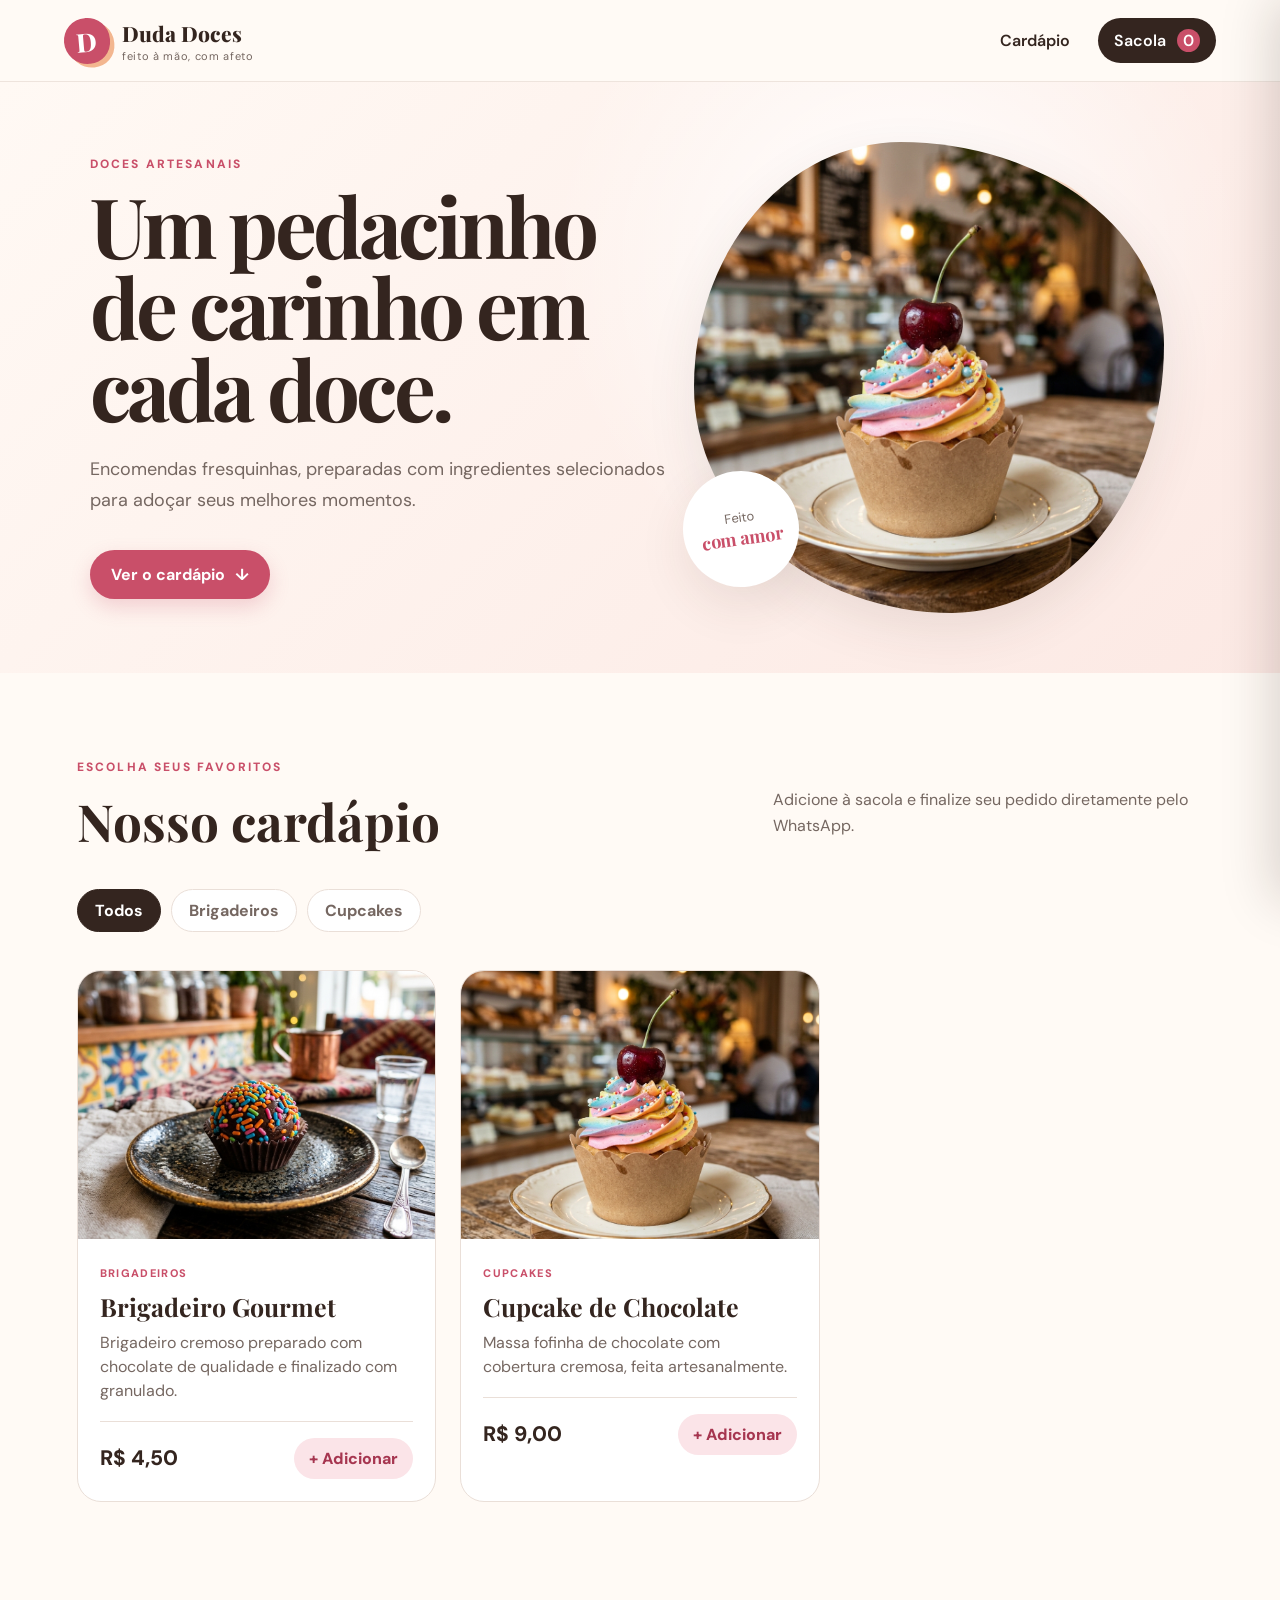
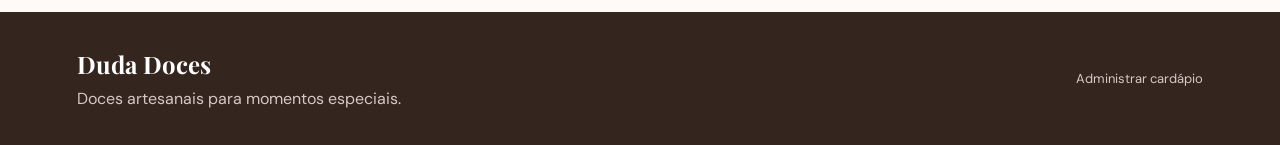
==== index.html @ d49d66fe "Converte cardapio para GitHub Pages" ====
<!doctype html>
<html lang="pt-BR">
<head>
  <meta charset="UTF-8">
  <meta name="viewport" content="width=device-width, initial-scale=1.0">
  <meta name="theme-color" content="#fff7f4">
  <meta name="description" content="Doces artesanais feitos com carinho. Monte seu pedido e envie pelo WhatsApp.">
  <title>Duda Doces — Cardápio</title>
  <link rel="preconnect" href="https://fonts.googleapis.com">
  <link rel="preconnect" href="https://fonts.gstatic.com" crossorigin>
  <link href="https://fonts.googleapis.com/css2?family=DM+Sans:wght@400;500;600;700&family=Playfair+Display:wght@700;800&display=swap" rel="stylesheet">
  <link rel="stylesheet" href="styles.css">
</head>
<body>
  <header class="site-header">
    <a class="brand" href="./" aria-label="Duda Doces — início">
      <span class="brand-mark">D</span>
      <span><strong id="brand-name">Duda Doces</strong><small>feito à mão, com afeto</small></span>
    </a>
    <nav>
      <a href="#cardapio">Cardápio</a>
      <button class="cart-shortcut" id="cart-shortcut" type="button" aria-label="Abrir carrinho">
        Sacola <span id="header-cart-count">0</span>
      </button>
    </nav>
  </header>

  <main>
    <section class="hero">
      <div class="hero-copy">
        <p class="eyebrow">DOCES ARTESANAIS</p>
        <h1>Um pedacinho de carinho em cada doce.</h1>
        <p id="hero-description">Encomendas fresquinhas, preparadas com ingredientes selecionados para adoçar seus melhores momentos.</p>
        <a class="primary-button" href="#cardapio">Ver o cardápio <span>↓</span></a>
      </div>
      <div class="hero-art" aria-hidden="true">
        <span class="hero-blob"></span>
        <img src="assets/images/cupcake.png" alt="">
        <span class="hero-note">Feito<br><strong>com amor</strong></span>
      </div>
    </section>

    <section class="menu-section" id="cardapio">
      <div class="section-heading">
        <div>
          <p class="eyebrow">ESCOLHA SEUS FAVORITOS</p>
          <h2>Nosso cardápio</h2>
        </div>
        <p>Adicione à sacola e finalize seu pedido diretamente pelo WhatsApp.</p>
      </div>
      <div class="category-tabs" id="category-tabs" aria-label="Categorias"></div>
      <div class="product-grid" id="product-grid" aria-live="polite"></div>
      <div class="empty-state hidden" id="empty-state">
        <span>🍰</span>
        <h3>Nenhum doce nesta categoria</h3>
        <p>Veja as outras opções do nosso cardápio.</p>
      </div>
    </section>
  </main>

  <footer>
    <div>
      <strong id="footer-name">Duda Doces</strong>
      <p id="footer-message">Doces artesanais para momentos especiais.</p>
    </div>
    <a href="admin.html" title="Área administrativa">Administrar cardápio</a>
  </footer>

  <div class="toast" id="toast" role="status"></div>
  <div class="overlay" id="cart-overlay" hidden></div>
  <aside class="cart-drawer" id="cart-drawer" aria-label="Sua sacola" aria-hidden="true">
    <div class="cart-header">
      <div><p class="eyebrow">SEU PEDIDO</p><h2>Minha sacola</h2></div>
      <button class="icon-button" id="close-cart" type="button" aria-label="Fechar sacola">×</button>
    </div>
    <div class="cart-items" id="cart-items"></div>
    <div class="cart-empty" id="cart-empty"><span>🛍️</span><p>Sua sacola está vazia.</p></div>
    <div class="checkout" id="checkout-area">
      <div class="cart-total"><span>Total</span><strong id="cart-total">R$ 0,00</strong></div>
      <form id="checkout-form">
        <label>Seu nome <input name="customerName" required autocomplete="name" placeholder="Como podemos chamar você?"></label>
        <label>Celular <input name="customerPhone" required inputmode="tel" autocomplete="tel" placeholder="(17) 99999-9999"></label>
        <label>Entrega
          <select name="deliveryType" id="delivery-type">
            <option value="Retirada">Vou retirar</option>
            <option value="Entrega">Quero receber</option>
          </select>
        </label>
        <label class="hidden" id="address-field">Endereço <input name="address" autocomplete="street-address" placeholder="Rua, número e bairro"></label>
        <label>Forma de pagamento
          <select name="payment">
            <option>Pix</option><option>Dinheiro</option><option>Cartão</option>
          </select>
        </label>
        <label>Observações <textarea name="notes" rows="2" placeholder="Ex.: sem granulado, horário desejado..."></textarea></label>
        <button class="whatsapp-button" type="submit">Enviar pedido pelo WhatsApp</button>
        <p class="checkout-hint">Você poderá conferir a mensagem antes de enviá-la.</p>
      </form>
    </div>
  </aside>

  <script type="module" src="app.js"></script>
</body>
</html>
---- styles.css ----
:root {
  --cream: #fffaf5;
  --paper: #ffffff;
  --ink: #34251f;
  --muted: #756761;
  --rose: #c94f69;
  --rose-dark: #a63650;
  --rose-soft: #fbe4e8;
  --peach: #f3b68f;
  --line: #eadfd8;
  --green: #218b64;
  --shadow: 0 18px 50px rgba(83, 50, 38, .1);
}

* { box-sizing: border-box; }
html { scroll-behavior: smooth; }
body { margin: 0; background: var(--cream); color: var(--ink); font-family: "DM Sans", sans-serif; }
button, input, textarea, select { font: inherit; }
button, a { -webkit-tap-highlight-color: transparent; }
a { color: inherit; text-decoration: none; }
.hidden { display: none !important; }

.site-header {
  min-height: 82px; padding: 14px clamp(22px, 5vw, 76px); display: flex; align-items: center;
  justify-content: space-between; background: rgba(255, 250, 245, .92); backdrop-filter: blur(14px);
  border-bottom: 1px solid rgba(234, 223, 216, .8); position: sticky; top: 0; z-index: 20;
}
.brand { display: inline-flex; align-items: center; gap: 12px; }
.brand.centered { justify-content: center; }
.brand-mark { width: 46px; height: 46px; border-radius: 50% 50% 48% 52%; background: var(--rose); color: white; display: grid; place-items: center; font: 800 26px "Playfair Display"; transform: rotate(-5deg); box-shadow: 4px 4px 0 var(--peach); }
.brand strong, .brand small { display: block; }
.brand strong { font: 800 21px "Playfair Display"; }
.brand small { color: var(--muted); font-size: 11px; letter-spacing: .06em; margin-top: 2px; }
nav { display: flex; align-items: center; gap: 28px; font-weight: 600; }
.cart-shortcut { border: 0; background: var(--ink); color: white; border-radius: 999px; padding: 11px 16px; cursor: pointer; }
.cart-shortcut span { background: var(--rose); border-radius: 50%; display: inline-grid; place-items: center; width: 23px; height: 23px; margin-left: 7px; }

.hero { min-height: 590px; padding: 60px clamp(24px, 7vw, 110px); display: grid; grid-template-columns: 1.05fr .95fr; align-items: center; overflow: hidden; background: radial-gradient(circle at 70% 30%, #fff 0, transparent 35%), linear-gradient(135deg, #fff9f4, #fce9e4); }
.hero-copy { max-width: 660px; position: relative; z-index: 2; }
.eyebrow { color: var(--rose); font-size: 12px; font-weight: 800; letter-spacing: .18em; margin: 0 0 12px; }
h1, h2, h3 { font-family: "Playfair Display", serif; margin-top: 0; }
.hero h1 { font-size: clamp(48px, 6.5vw, 86px); line-height: .98; letter-spacing: -.045em; margin-bottom: 26px; }
.hero-copy > p:not(.eyebrow) { color: var(--muted); font-size: 18px; line-height: 1.7; max-width: 590px; }
.primary-button, .secondary-button { border: 0; display: inline-flex; justify-content: center; align-items: center; gap: 10px; border-radius: 999px; padding: 14px 21px; font-weight: 700; cursor: pointer; }
.primary-button { background: var(--rose); color: white; box-shadow: 0 8px 20px rgba(201, 79, 105, .22); }
.primary-button:hover { background: var(--rose-dark); transform: translateY(-1px); }
.primary-button.full { width: 100%; }
.secondary-button { background: var(--rose-soft); color: var(--rose-dark); }
.hero .primary-button { margin-top: 16px; }
.hero-art { min-height: 470px; position: relative; display: grid; place-items: center; }
.hero-art img { width: min(500px, 90%); max-height: 500px; object-fit: cover; border-radius: 44% 56% 45% 55% / 52% 43% 57% 48%; position: relative; z-index: 2; filter: saturate(.93); box-shadow: var(--shadow); }
.hero-blob { position: absolute; width: 85%; aspect-ratio: 1; background: var(--peach); opacity: .45; border-radius: 64% 36% 60% 40% / 45% 58% 42% 55%; transform: rotate(12deg); }
.hero-note { position: absolute; z-index: 3; bottom: 26px; left: 3%; width: 116px; height: 116px; border-radius: 50%; background: white; display: grid; place-content: center; text-align: center; transform: rotate(-8deg); box-shadow: var(--shadow); color: var(--muted); font-size: 13px; }
.hero-note strong { color: var(--rose); font-family: "Playfair Display"; font-size: 18px; }

.menu-section { padding: 86px clamp(22px, 6vw, 90px) 110px; max-width: 1500px; margin: auto; }
.section-heading { display: flex; justify-content: space-between; gap: 40px; align-items: end; margin-bottom: 34px; }
.section-heading h2 { font-size: clamp(38px, 4vw, 56px); margin-bottom: 0; }
.section-heading > p { max-width: 430px; color: var(--muted); line-height: 1.6; }
.category-tabs { display: flex; gap: 10px; overflow-x: auto; padding-bottom: 16px; margin-bottom: 22px; }
.category-tabs button { white-space: nowrap; border: 1px solid var(--line); background: white; color: var(--muted); border-radius: 999px; padding: 10px 17px; cursor: pointer; font-weight: 700; }
.category-tabs button.active { background: var(--ink); color: white; border-color: var(--ink); }
.product-grid { display: grid; grid-template-columns: repeat(3, minmax(0, 1fr)); gap: 24px; }
.product-card { background: var(--paper); border: 1px solid var(--line); border-radius: 24px; overflow: hidden; transition: transform .25s, box-shadow .25s; }
.product-card:hover { transform: translateY(-5px); box-shadow: var(--shadow); }
.product-image { aspect-ratio: 4/3; width: 100%; object-fit: cover; background: var(--rose-soft); display: block; }
.product-content { padding: 22px; }
.product-category { color: var(--rose); font-size: 11px; letter-spacing: .12em; font-weight: 800; text-transform: uppercase; }
.product-content h3 { font-size: 25px; margin: 8px 0; }
.product-content p { color: var(--muted); min-height: 46px; line-height: 1.5; margin: 0 0 18px; }
.product-bottom { border-top: 1px solid var(--line); padding-top: 16px; display: flex; justify-content: space-between; align-items: center; gap: 10px; }
.product-price { font-size: 21px; font-weight: 800; }
.add-button { border: 0; background: var(--rose-soft); color: var(--rose-dark); border-radius: 999px; padding: 10px 15px; font-weight: 800; cursor: pointer; }
.add-button:hover { background: var(--rose); color: white; }
.empty-state { text-align: center; padding: 80px 20px; color: var(--muted); }
.empty-state span { font-size: 60px; }
.empty-state h3 { color: var(--ink); margin: 15px 0 6px; }

footer { padding: 36px clamp(22px, 6vw, 90px); background: var(--ink); color: white; display: flex; align-items: center; justify-content: space-between; gap: 30px; }
footer strong { font: 700 24px "Playfair Display"; }
footer p { color: #d5c9c4; margin: 8px 0 0; }
footer > a { color: #d5c9c4; font-size: 13px; }

.overlay { position: fixed; inset: 0; background: rgba(36, 25, 21, .45); z-index: 39; backdrop-filter: blur(2px); }
.cart-drawer { position: fixed; z-index: 40; top: 0; right: 0; bottom: 0; width: min(470px, 100%); background: var(--cream); padding: 26px; transform: translateX(102%); transition: transform .28s ease; overflow-y: auto; box-shadow: -15px 0 50px rgba(40, 20, 15, .18); }
.cart-drawer.open { transform: translateX(0); }
.cart-header { display: flex; justify-content: space-between; align-items: start; border-bottom: 1px solid var(--line); padding-bottom: 18px; }
.cart-header h2 { font-size: 32px; margin: 0; }
.icon-button { background: white; border: 1px solid var(--line); width: 42px; height: 42px; border-radius: 50%; font-size: 26px; cursor: pointer; }
.cart-items { display: grid; gap: 12px; margin: 20px 0; }
.cart-item { background: white; border: 1px solid var(--line); border-radius: 16px; padding: 13px; display: grid; grid-template-columns: 58px 1fr auto; align-items: center; gap: 12px; }
.cart-item img { width: 58px; height: 58px; border-radius: 12px; object-fit: cover; }
.cart-item strong, .cart-item small { display: block; }
.cart-item small { color: var(--muted); margin-top: 4px; }
.quantity { display: flex; align-items: center; gap: 8px; }
.quantity button { border: 1px solid var(--line); background: var(--cream); border-radius: 50%; width: 27px; height: 27px; cursor: pointer; }
.cart-empty { color: var(--muted); text-align: center; padding: 60px 10px; }
.cart-empty span { font-size: 55px; }
.checkout { border-top: 1px solid var(--line); padding-top: 20px; }
.cart-total { display: flex; justify-content: space-between; font-size: 21px; margin-bottom: 20px; }
.checkout form, .login-card { display: grid; gap: 14px; }
label { display: grid; gap: 7px; color: var(--ink); font-size: 13px; font-weight: 700; }
input, textarea, select { width: 100%; border: 1px solid var(--line); border-radius: 12px; padding: 12px 13px; background: white; color: var(--ink); outline: 0; }
input:focus, textarea:focus, select:focus { border-color: var(--rose); box-shadow: 0 0 0 3px var(--rose-soft); }
.whatsapp-button { border: 0; background: var(--green); color: white; border-radius: 14px; padding: 15px; font-weight: 800; font-size: 16px; cursor: pointer; }
.checkout-hint { text-align: center; color: var(--muted); font-size: 11px; margin: -4px 0 0; }
.toast { position: fixed; z-index: 80; left: 50%; bottom: 24px; transform: translate(-50%, 20px); background: var(--ink); color: white; border-radius: 999px; padding: 12px 20px; opacity: 0; pointer-events: none; transition: .25s; box-shadow: var(--shadow); }
.toast.show { opacity: 1; transform: translate(-50%, 0); }

.admin-body { min-height: 100vh; background: #f7f2ee; }
.login-shell { min-height: 100vh; display: grid; place-items: center; padding: 24px; }
.login-card { width: min(440px, 100%); background: white; padding: 38px; border: 1px solid var(--line); border-radius: 24px; box-shadow: var(--shadow); text-align: center; }
.login-card .eyebrow { margin: 15px 0 -5px; }
.login-card h1 { font-size: 36px; margin: 0; }
.login-card > p:not(.eyebrow):not(.form-error) { color: var(--muted); margin: 0 0 8px; }
.login-card label { text-align: left; }
.form-error { min-height: 18px; color: #b42318; font-size: 13px; margin: -5px 0; }
.back-link { color: var(--muted); font-size: 13px; }
.admin-shell { max-width: 1180px; margin: auto; padding: 46px 26px 90px; }
.admin-header, .card-heading { display: flex; justify-content: space-between; align-items: center; gap: 22px; }
.admin-header { margin-bottom: 22px; }
.admin-header h1 { font-size: 42px; margin: 0; }
.admin-actions { display: flex; align-items: center; flex-wrap: wrap; gap: 9px; }
.file-button input { display: none; }
.text-button { border: 0; background: transparent; color: var(--muted); cursor: pointer; padding: 10px; }
.admin-notice { background: #fff5d9; border: 1px solid #ead79c; border-radius: 14px; padding: 15px 18px; margin-bottom: 20px; line-height: 1.5; }
.admin-card { background: white; border: 1px solid var(--line); border-radius: 20px; padding: 24px; margin-top: 20px; }
.card-heading { margin-bottom: 22px; }
.card-heading h2 { font-size: 27px; margin: 0 0 5px; }
.card-heading p { color: var(--muted); margin: 0; }
.form-grid { display: grid; grid-template-columns: 1fr 1fr; gap: 16px; }
.form-grid .wide { grid-column: 1 / -1; }
.product-editor-list { display: grid; gap: 16px; }
.product-editor { background: var(--cream); border: 1px solid var(--line); border-radius: 16px; padding: 18px; }
.editor-topline { display: flex; justify-content: space-between; align-items: center; margin-bottom: 15px; }
.drag-label { font-size: 11px; color: var(--muted); letter-spacing: .13em; font-weight: 800; }
.editor-actions { display: flex; align-items: center; gap: 5px; }
.editor-actions button { border: 1px solid var(--line); background: white; padding: 7px 10px; border-radius: 9px; cursor: pointer; }
.editor-actions .danger-text { color: #b42318; }
.checkbox-label { display: flex; align-items: center; gap: 8px; }
.checkbox-label input { width: 18px; height: 18px; }

@media (max-width: 900px) {
  .hero { grid-template-columns: 1fr; padding-top: 45px; }
  .hero-art { min-height: 390px; }
  .product-grid { grid-template-columns: repeat(2, minmax(0, 1fr)); }
  .section-heading { align-items: start; flex-direction: column; gap: 8px; }
  .admin-header { align-items: start; flex-direction: column; }
}
@media (max-width: 600px) {
  .site-header { min-height: 70px; padding: 10px 16px; }
  nav > a { display: none; }
  .brand small { display: none; }
  .hero { min-height: auto; padding: 55px 22px 25px; }
  .hero h1 { font-size: 48px; }
  .hero-art { min-height: 330px; }
  .hero-note { width: 92px; height: 92px; }
  .menu-section { padding: 65px 16px 80px; }
  .product-grid { grid-template-columns: 1fr; }
  footer { align-items: start; flex-direction: column; }
  .cart-drawer { padding: 20px 16px; }
  .form-grid { grid-template-columns: 1fr; }
  .form-grid .wide { grid-column: auto; }
  .admin-shell { padding: 28px 14px 70px; }
  .admin-card { padding: 17px; }
  .card-heading { align-items: start; flex-direction: column; }
  .admin-actions .primary-button, .admin-actions .secondary-button { padding: 11px 14px; }
}

@media (prefers-reduced-motion: reduce) {
  *, *::before, *::after { scroll-behavior: auto !important; transition-duration: .01ms !important; }
}
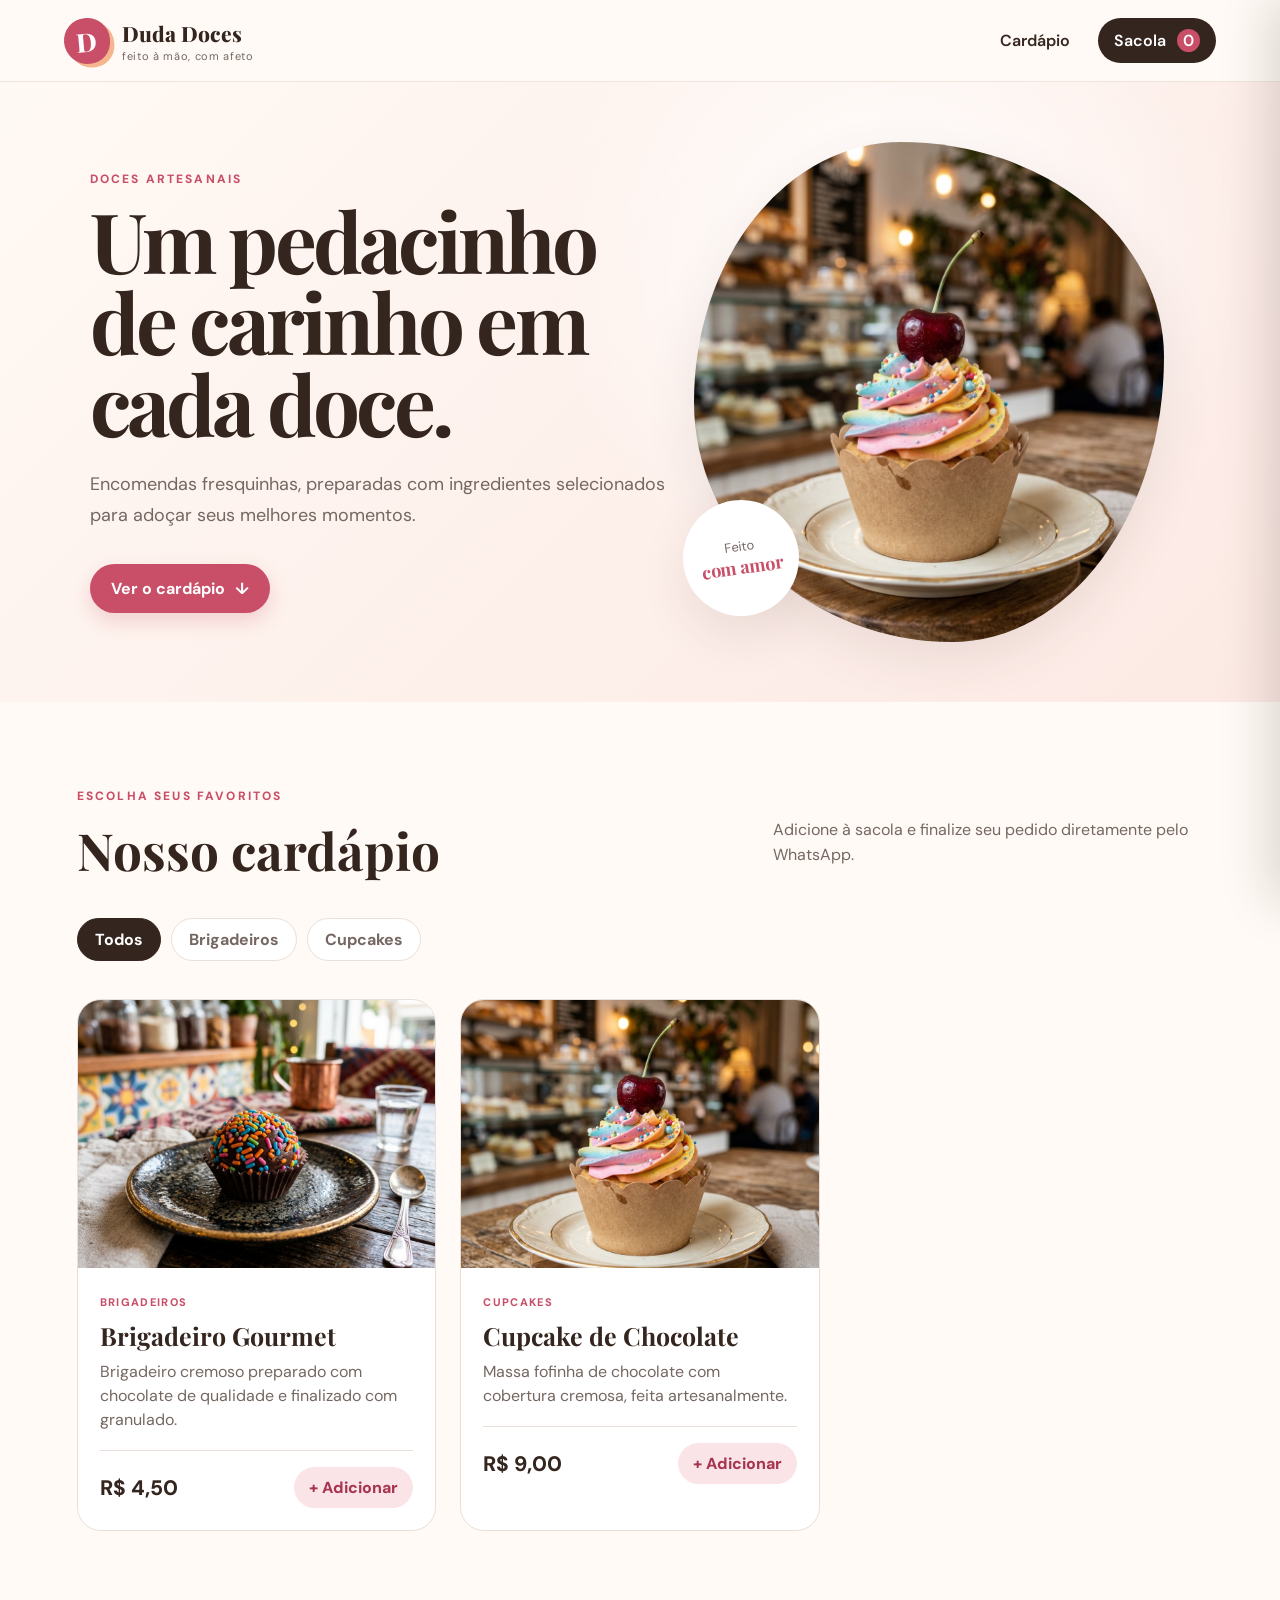
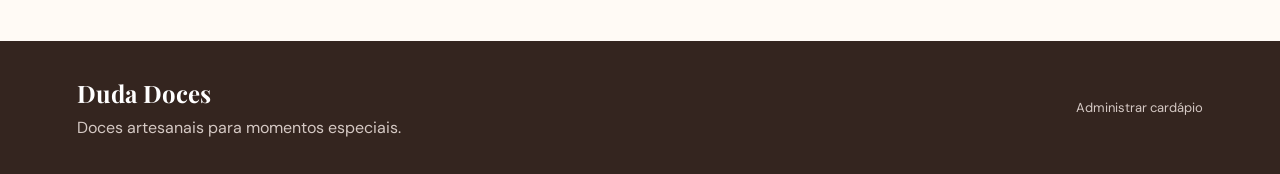
==== commit 4f118877: "feat: implement comprehensive SEO metadata, structured data, and custom branding assets" ====
--- a/index.html
+++ b/index.html
@@ -3,13 +3,106 @@
 <head>
   <meta charset="UTF-8">
   <meta name="viewport" content="width=device-width, initial-scale=1.0">
+  <title>Duda Doces — Doces Artesanais &amp; Cardápio Online</title>
+
+  <!-- SEO Primário -->
+  <meta name="description" content="Doces artesanais preparados com afeto e ingredientes nobres. Brigadeiros gourmet, cupcakes e delícias fresquinhas para seus melhores momentos. Faça sua encomenda e peça direto pelo WhatsApp!">
+  <meta name="keywords" content="doces artesanais, brigadeiro gourmet, cupcakes, confeitaria artesanal, doces para festa, cardápio online, encomendas doces, Duda Doces">
+  <meta name="author" content="Duda Doces">
+  <meta name="robots" content="index, follow, max-image-preview:large, max-snippet:-1, max-video-preview:-1">
+  <link rel="canonical" href="https://mrpowerup82.github.io/duda-doces/">
+
+  <!-- Tema e Navegadores Móveis -->
   <meta name="theme-color" content="#fff7f4">
-  <meta name="description" content="Doces artesanais feitos com carinho. Monte seu pedido e envie pelo WhatsApp.">
-  <title>Duda Doces — Cardápio</title>
+  <meta name="msapplication-TileColor" content="#c94f69">
+  <meta name="apple-mobile-web-app-capable" content="yes">
+  <meta name="apple-mobile-web-app-status-bar-style" content="default">
+  <meta name="apple-mobile-web-app-title" content="Duda Doces">
+
+  <!-- Favicon -->
+  <link rel="icon" type="image/svg+xml" href="assets/images/favicon.svg">
+  <link rel="apple-touch-icon" href="assets/images/favicon.svg">
+
+  <!-- Open Graph / Facebook / WhatsApp -->
+  <meta property="og:type" content="website">
+  <meta property="og:locale" content="pt_BR">
+  <meta property="og:site_name" content="Duda Doces">
+  <meta property="og:url" content="https://mrpowerup82.github.io/duda-doces/">
+  <meta property="og:title" content="Duda Doces — Doces Artesanais &amp; Cardápio Online">
+  <meta property="og:description" content="Doces artesanais preparados com afeto. Escolha seus brigadeiros gourmet e cupcakes favoritos e envie seu pedido com facilidade pelo WhatsApp!">
+  <meta property="og:image" content="https://mrpowerup82.github.io/duda-doces/assets/images/og-image.jpg">
+  <meta property="og:image:secure_url" content="https://mrpowerup82.github.io/duda-doces/assets/images/og-image.jpg">
+  <meta property="og:image:type" content="image/jpeg">
+  <meta property="og:image:width" content="1200">
+  <meta property="og:image:height" content="675">
+  <meta property="og:image:alt" content="Duda Doces — Brigadeiros gourmet e cupcakes artesanais">
+
+  <!-- Twitter Cards -->
+  <meta name="twitter:card" content="summary_large_image">
+  <meta name="twitter:title" content="Duda Doces — Doces Artesanais &amp; Cardápio Online">
+  <meta name="twitter:description" content="Doces artesanais preparados com afeto. Escolha seus doces favoritos e envie seu pedido diretamente pelo WhatsApp!">
+  <meta name="twitter:image" content="https://mrpowerup82.github.io/duda-doces/assets/images/og-image.jpg">
+  <meta name="twitter:image:alt" content="Duda Doces — Cardápio de Doces Artesanais">
+
+  <!-- Fontes e Estilos -->
   <link rel="preconnect" href="https://fonts.googleapis.com">
   <link rel="preconnect" href="https://fonts.gstatic.com" crossorigin>
   <link href="https://fonts.googleapis.com/css2?family=DM+Sans:wght@400;500;600;700&family=Playfair+Display:wght@700;800&display=swap" rel="stylesheet">
   <link rel="stylesheet" href="styles.css">
+
+  <!-- Dados Estruturados / Schema.org (JSON-LD) -->
+  <script type="application/ld+json">
+  {
+    "@context": "https://schema.org",
+    "@type": "Bakery",
+    "name": "Duda Doces",
+    "image": "https://mrpowerup82.github.io/duda-doces/assets/images/og-image.jpg",
+    "url": "https://mrpowerup82.github.io/duda-doces/",
+    "telephone": "+5517991336927",
+    "priceRange": "$$",
+    "servesCuisine": "Doces, Confeitaria Artesanal, Sobremesas",
+    "description": "Doces artesanais preparados com afeto e ingredientes nobres. Encomendas de brigadeiros gourmet, cupcakes e doces com pedidos diretos pelo WhatsApp.",
+    "hasMenu": "https://mrpowerup82.github.io/duda-doces/#cardapio",
+    "currenciesAccepted": "BRL",
+    "paymentAccepted": "Pix, Dinheiro, Cartão",
+    "address": {
+      "@type": "PostalAddress",
+      "addressCountry": "BR"
+    },
+    "makesOffer": [
+      {
+        "@type": "Offer",
+        "itemOffered": {
+          "@type": "Product",
+          "name": "Brigadeiro Gourmet",
+          "description": "Brigadeiro cremoso preparado com chocolate de qualidade e finalizado com granulado.",
+          "image": "https://mrpowerup82.github.io/duda-doces/assets/images/brigadeiro.png",
+          "offers": {
+            "@type": "Offer",
+            "price": "4.50",
+            "priceCurrency": "BRL",
+            "availability": "https://schema.org/InStock"
+          }
+        }
+      },
+      {
+        "@type": "Offer",
+        "itemOffered": {
+          "@type": "Product",
+          "name": "Cupcake de Chocolate",
+          "description": "Massa fofinha de chocolate com cobertura cremosa, feita artesanalmente.",
+          "image": "https://mrpowerup82.github.io/duda-doces/assets/images/cupcake.png",
+          "offers": {
+            "@type": "Offer",
+            "price": "9.00",
+            "priceCurrency": "BRL",
+            "availability": "https://schema.org/InStock"
+          }
+        }
+      }
+    ]
+  }
+  </script>
 </head>
 <body>
   <header class="site-header">
@@ -35,7 +128,7 @@
       </div>
       <div class="hero-art" aria-hidden="true">
         <span class="hero-blob"></span>
-        <img src="assets/images/cupcake.png" alt="">
+        <img src="assets/images/cupcake.png" alt="Cupcake artesanal de chocolate decorado da Duda Doces" width="500" height="500">
         <span class="hero-note">Feito<br><strong>com amor</strong></span>
       </div>
     </section>
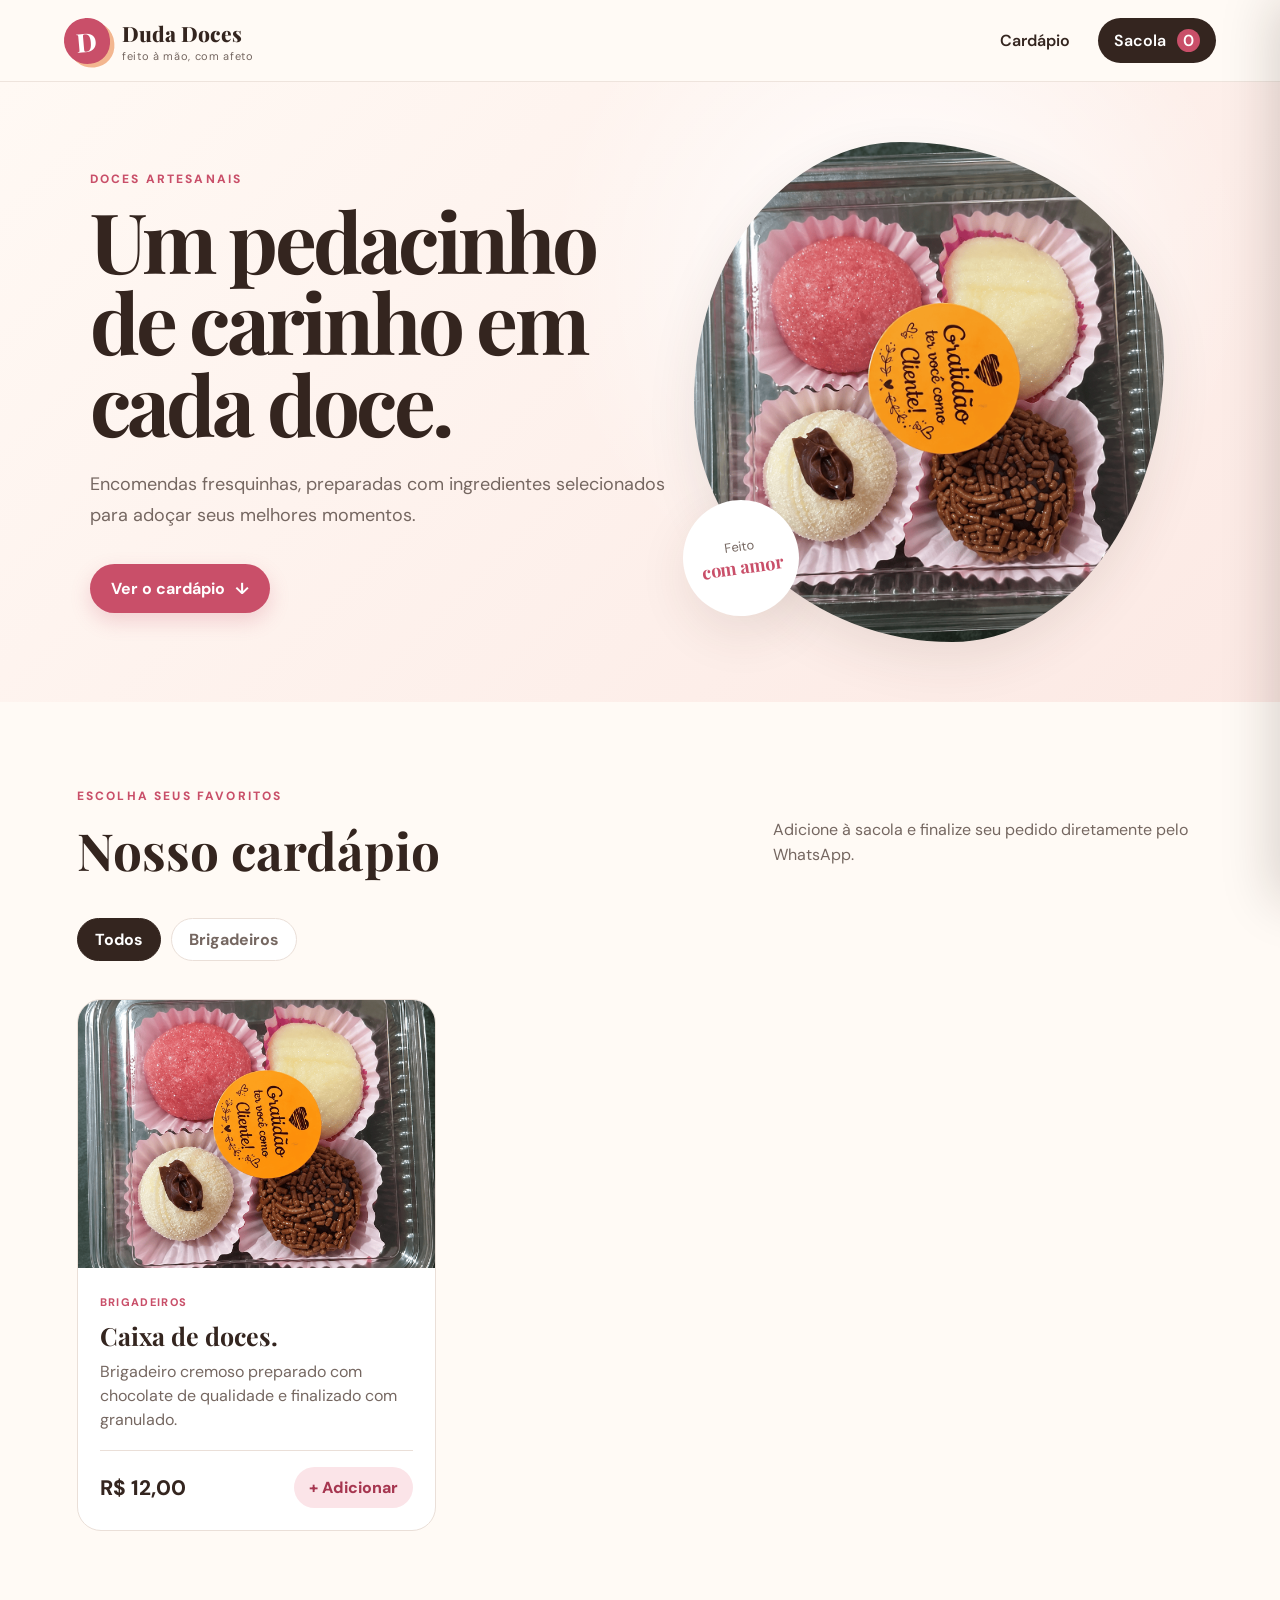
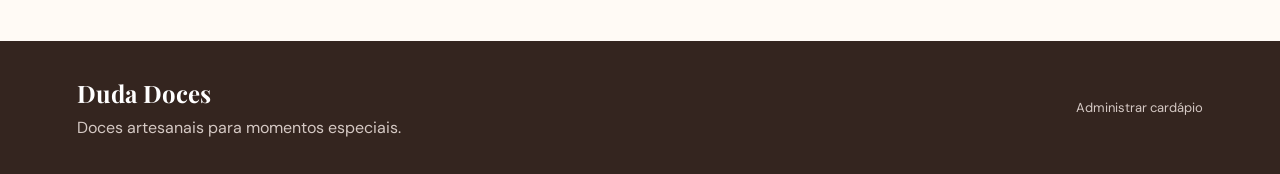
==== commit 862096f7: "refactor: update hero section image from cupcake to brigadeiro" ====
--- a/index.html
+++ b/index.html
@@ -128,7 +128,7 @@
       </div>
       <div class="hero-art" aria-hidden="true">
         <span class="hero-blob"></span>
-        <img src="assets/images/cupcake.png" alt="Cupcake artesanal de chocolate decorado da Duda Doces" width="500" height="500">
+        <img src="assets/images/brigadeiro.png" alt="Cupcake artesanal de chocolate decorado da Duda Doces" width="500" height="500">
         <span class="hero-note">Feito<br><strong>com amor</strong></span>
       </div>
     </section>
